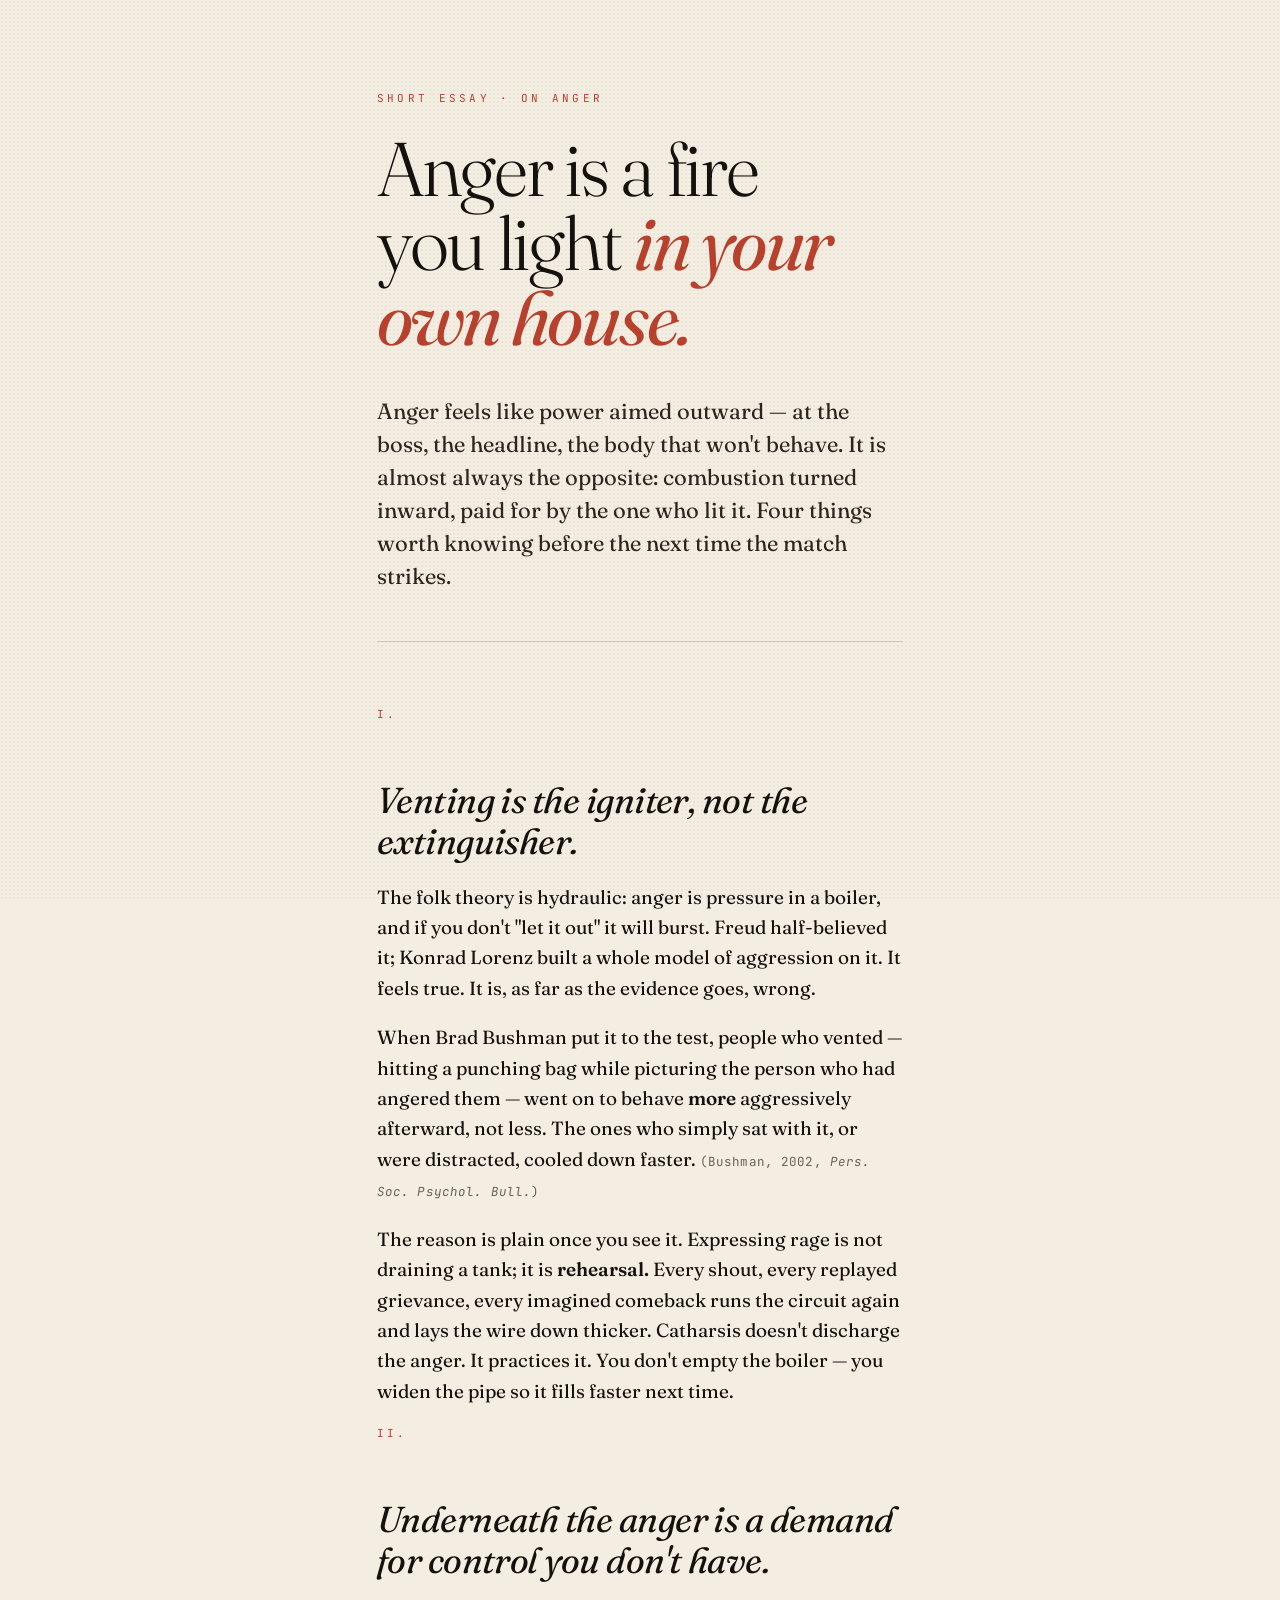
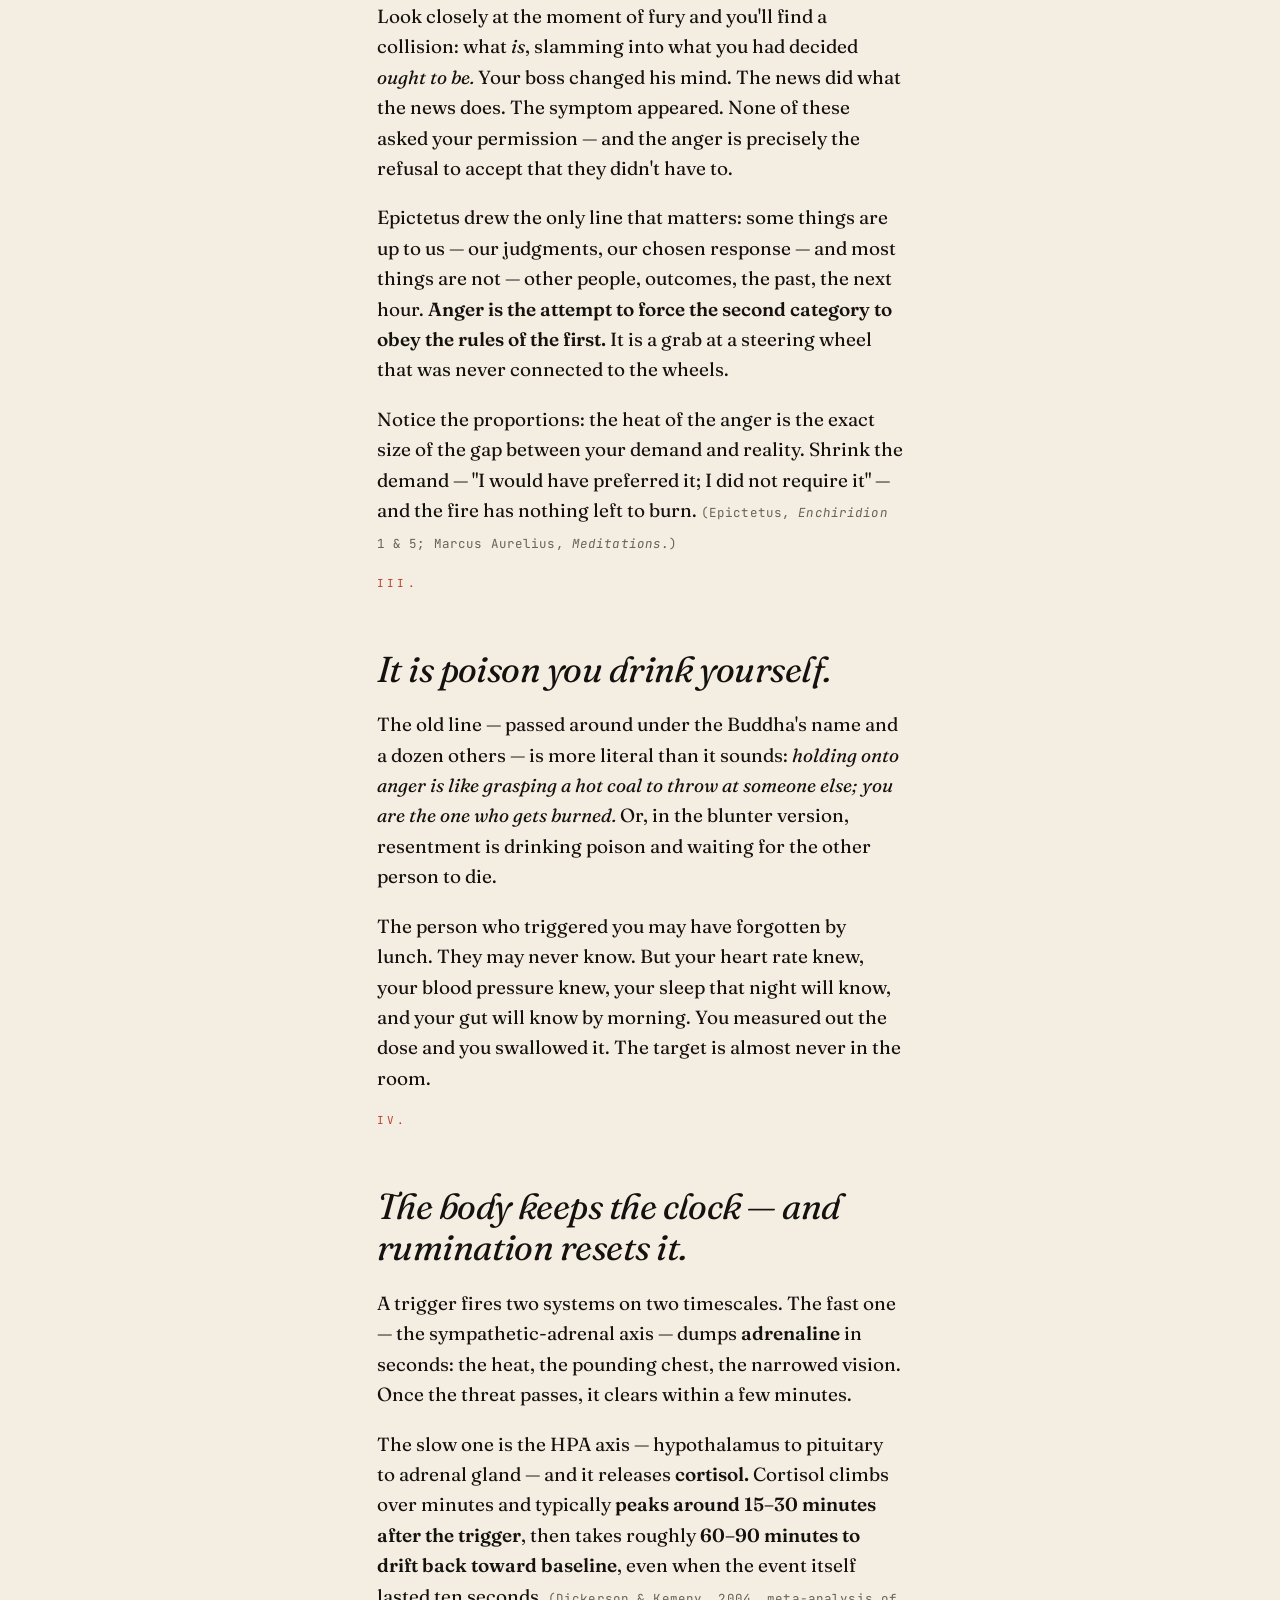
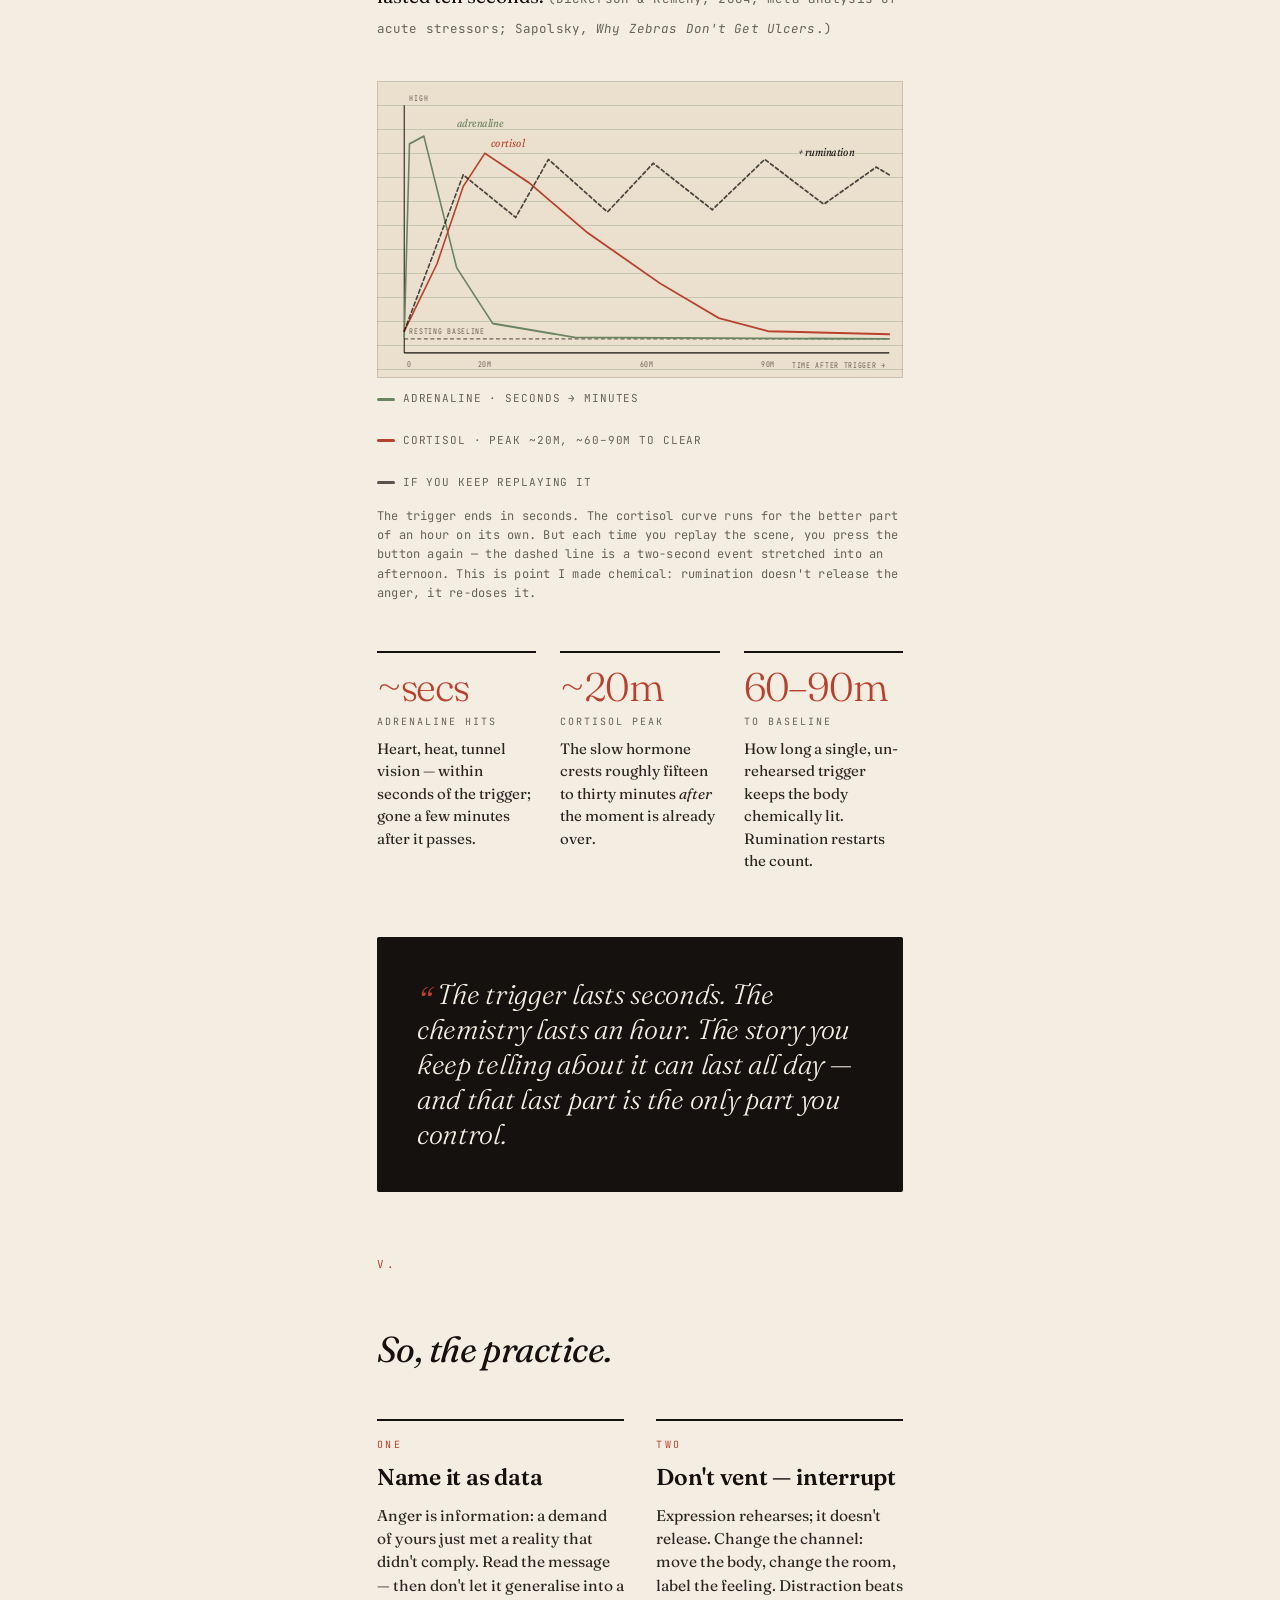
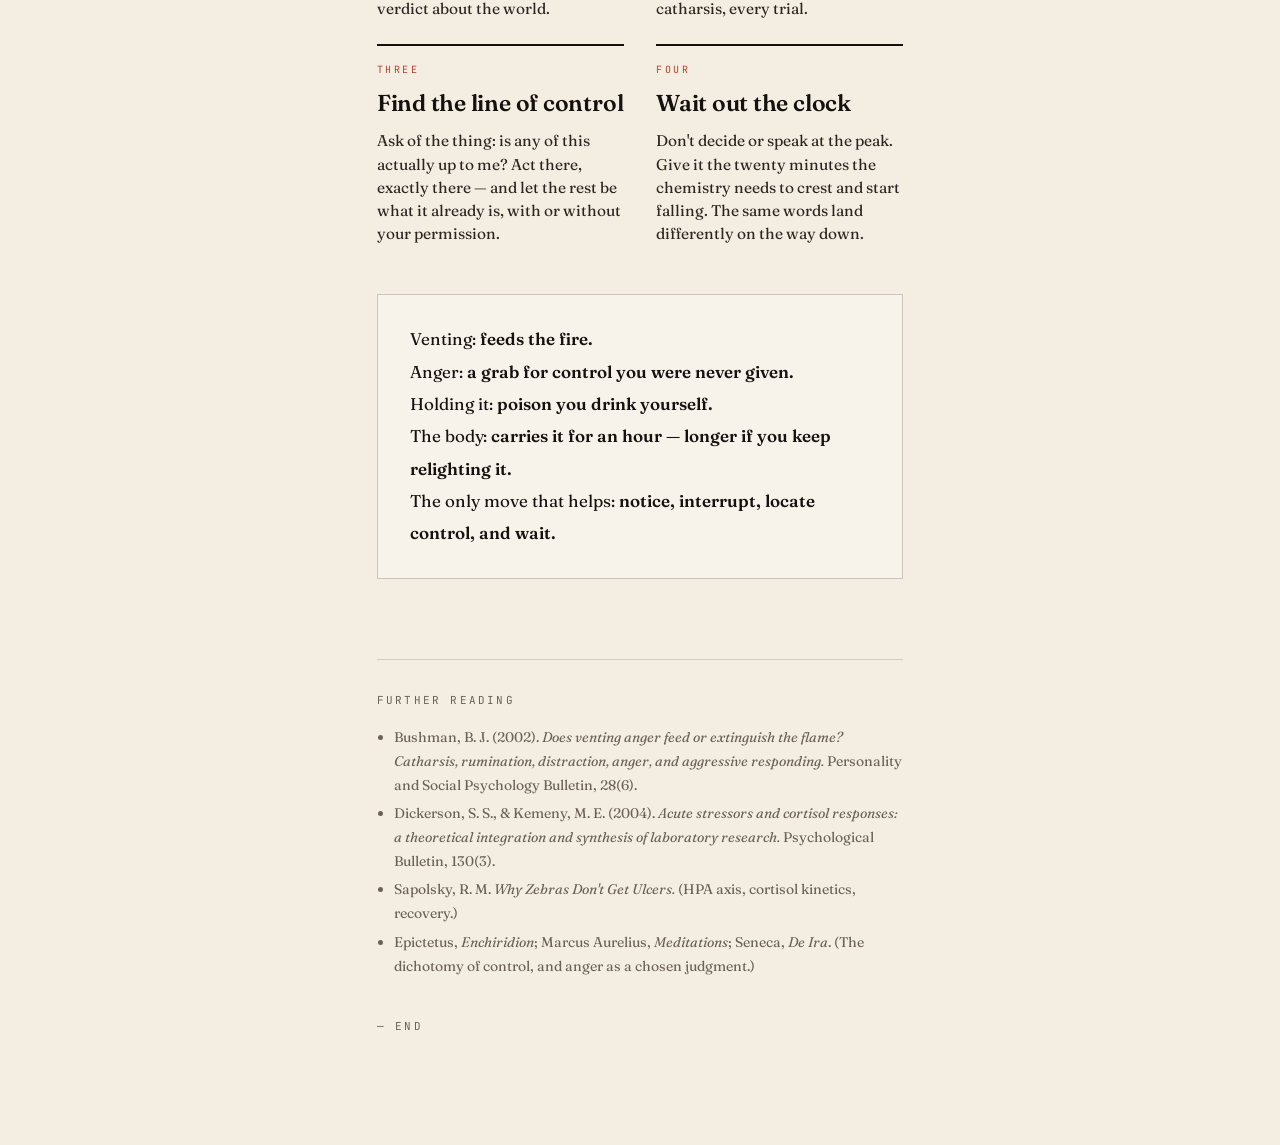
==== studies/anger/the-anatomy-of-anger.html @ 9560ec45 "feat: readings + link essays to triggers (life-lessons studies pattern) Add a Readings panel above t" ====
<!doctype html>
<html lang="en">
<head>
<meta charset="utf-8" />
<meta name="viewport" content="width=device-width,initial-scale=1" />
<title>The Anatomy of Anger</title>
<link rel="preconnect" href="https://fonts.googleapis.com">
<link rel="preconnect" href="https://fonts.gstatic.com" crossorigin>
<link href="https://fonts.googleapis.com/css2?family=Fraunces:ital,opsz,wght@0,9..144,300;0,9..144,400;0,9..144,600;1,9..144,400&family=JetBrains+Mono:wght@400;500&display=swap" rel="stylesheet">
<style>
  :root {
    --ink: #14110f;
    --paper: #f4ede1;
    --paper-2: #ebe0cd;
    --accent: #b8412e;     /* anger — terracotta */
    --accent-2: #6b8460;   /* control — sage */
    --muted: #6b6155;
  }
  * { box-sizing: border-box; }
  html, body { margin: 0; padding: 0; }
  body {
    background: var(--paper);
    color: var(--ink);
    font-family: "Fraunces", Georgia, serif;
    line-height: 1.6;
    font-size: 19px;
    -webkit-font-smoothing: antialiased;
  }
  body::before {
    content: "";
    position: fixed; inset: 0;
    pointer-events: none;
    background-image: radial-gradient(rgba(20,17,15,0.04) 1px, transparent 1px);
    background-size: 4px 4px;
    mix-blend-mode: multiply;
    z-index: 1;
  }
  .wrap { position: relative; z-index: 2; max-width: 680px; margin: 0 auto; padding: 10vh 6vw; }

  .kicker {
    font-family: "JetBrains Mono", monospace;
    font-size: 11px;
    letter-spacing: 0.3em;
    text-transform: uppercase;
    color: var(--accent);
    margin-bottom: 1.5rem;
  }
  h1 {
    font-family: "Fraunces", serif;
    font-weight: 300;
    font-size: clamp(40px, 7vw, 76px);
    line-height: 0.98;
    letter-spacing: -0.03em;
    margin: 0 0 2.5rem;
  }
  h1 em { font-style: italic; color: var(--accent); font-weight: 400; }

  .lede {
    font-size: 22px;
    line-height: 1.5;
    color: #2a2520;
    margin: 0 0 4rem;
    padding-bottom: 3rem;
    border-bottom: 1px solid rgba(20,17,15,0.15);
  }

  h2 {
    font-family: "Fraunces", serif;
    font-weight: 400;
    font-style: italic;
    font-size: clamp(26px, 3.5vw, 36px);
    line-height: 1.15;
    letter-spacing: -0.015em;
    margin: 3.5rem 0 1.2rem;
    max-width: 26ch;
  }
  .num {
    font-family: "JetBrains Mono", monospace;
    font-size: 11px;
    letter-spacing: 0.3em;
    color: var(--accent);
    display: block;
    margin-bottom: 0.6rem;
  }
  p { margin: 0 0 1.2rem; }
  p strong { font-weight: 600; }
  .src {
    font-family: "JetBrains Mono", monospace;
    font-size: 12.5px;
    color: var(--muted);
    letter-spacing: 0.01em;
  }

  /* Chart */
  .chart-wrap { margin: 2.5rem 0 3rem; }
  .chart {
    width: 100%;
    aspect-ratio: 16 / 9;
    background:
      repeating-linear-gradient(to bottom,
        transparent 0, transparent 23px,
        rgba(107, 132, 96, 0.28) 23px, rgba(107, 132, 96, 0.28) 24px),
      var(--paper-2);
    border: 1px solid rgba(20,17,15,0.15);
    position: relative;
    overflow: hidden;
  }
  .chart svg { width: 100%; height: 100%; display: block; }
  .chart .axis-line { stroke: var(--ink); stroke-width: 1.5; }
  .chart .threshold { stroke: var(--ink); stroke-width: 1.5; stroke-dasharray: 6 4; opacity: 0.6; }
  .chart .line { fill: none; stroke-width: 2.4; stroke-linejoin: round; stroke-linecap: round; }
  .line-adr { stroke: var(--accent-2); }
  .line-cort { stroke: var(--accent); }
  .line-rum { stroke: var(--ink); stroke-width: 2; stroke-dasharray: 5 4; opacity: 0.75; }
  .chart-label { font-family: "Fraunces", serif; font-style: italic; font-size: 15px; }
  .chart-mono {
    font-family: "JetBrains Mono", monospace;
    font-size: 10px;
    letter-spacing: 0.16em;
    text-transform: uppercase;
    fill: var(--muted);
  }
  .legend {
    display: flex;
    gap: 1.5rem;
    margin-top: 0.8rem;
    font-family: "JetBrains Mono", monospace;
    font-size: 11px;
    letter-spacing: 0.08em;
    text-transform: uppercase;
    color: var(--muted);
    flex-wrap: wrap;
  }
  .legend span { display: inline-flex; align-items: center; gap: 0.5rem; }
  .legend span::before { content: ""; width: 18px; height: 3px; border-radius: 2px; }
  .legend .l-adr::before { background: var(--accent-2); }
  .legend .l-cort::before { background: var(--accent); }
  .legend .l-rum::before { background: var(--ink); opacity: 0.7; }
  .chart-caption {
    margin-top: 1rem;
    font-family: "JetBrains Mono", monospace;
    font-size: 12px;
    letter-spacing: 0.02em;
    color: var(--muted);
    line-height: 1.6;
  }

  /* Stat row */
  .stats {
    display: grid;
    grid-template-columns: repeat(3, 1fr);
    gap: 1.5rem;
    margin: 2.5rem 0;
  }
  @media (max-width: 640px) { .stats { grid-template-columns: 1fr; } }
  .stat { border-top: 2px solid var(--ink); padding-top: 0.9rem; }
  .stat .n {
    font-family: "Fraunces", serif;
    font-weight: 300;
    font-size: 40px;
    line-height: 1;
    letter-spacing: -0.03em;
    color: var(--accent);
    margin-bottom: 0.4rem;
  }
  .stat .k {
    font-family: "JetBrains Mono", monospace;
    font-size: 10px;
    letter-spacing: 0.2em;
    text-transform: uppercase;
    color: var(--muted);
    margin-bottom: 0.5rem;
  }
  .stat p { font-size: 15px; line-height: 1.5; margin: 0; color: #2a2520; }

  .pull {
    margin: 4rem 0;
    padding: 2.5rem;
    background: var(--ink);
    color: var(--paper);
    border-radius: 2px;
  }
  .pull blockquote {
    margin: 0;
    font-family: "Fraunces", serif;
    font-style: italic;
    font-weight: 300;
    font-size: clamp(22px, 3vw, 28px);
    line-height: 1.25;
    letter-spacing: -0.01em;
  }
  .pull blockquote::before {
    content: "“";
    color: var(--accent);
    font-size: 1.4em;
    line-height: 0;
    vertical-align: -0.3em;
    margin-right: 0.05em;
  }

  .three {
    display: grid;
    grid-template-columns: repeat(2, 1fr);
    gap: 1.5rem 2rem;
    margin: 3rem 0;
  }
  @media (max-width: 640px) { .three { grid-template-columns: 1fr; } }
  .word { border-top: 2px solid var(--ink); padding-top: 1rem; }
  .word .label {
    font-family: "JetBrains Mono", monospace;
    font-size: 10px;
    letter-spacing: 0.25em;
    text-transform: uppercase;
    color: var(--accent);
    margin-bottom: 0.4rem;
  }
  .word h3 {
    font-family: "Fraunces", serif;
    font-weight: 600;
    font-size: 23px;
    margin: 0 0 0.5rem;
    letter-spacing: -0.01em;
  }
  .word p { font-size: 15.5px; line-height: 1.5; margin: 0; color: #2a2520; }

  .summary {
    margin: 3rem 0 1rem;
    padding: 1.8rem 2rem;
    border: 1px solid rgba(20,17,15,0.2);
    background: rgba(255,255,255,0.3);
  }
  .summary p { margin: 0; font-size: 17px; line-height: 1.9; }

  .end {
    margin-top: 5rem;
    padding-top: 2rem;
    border-top: 1px solid rgba(20,17,15,0.15);
  }
  .end .label {
    font-family: "JetBrains Mono", monospace;
    font-size: 11px;
    letter-spacing: 0.2em;
    text-transform: uppercase;
    color: var(--muted);
    margin-bottom: 1rem;
  }
  .end ul { margin: 0; padding-left: 1.1rem; }
  .end li { font-size: 14px; line-height: 1.7; color: var(--muted); margin-bottom: 0.3rem; }
  .fin {
    margin-top: 2.5rem;
    font-family: "JetBrains Mono", monospace;
    font-size: 11px;
    letter-spacing: 0.2em;
    text-transform: uppercase;
    color: var(--muted);
  }
</style>
</head>
<body>
<div class="wrap">

  <div class="kicker">Short essay · on anger</div>
  <h1>Anger is a fire<br>you light <em>in your own house.</em></h1>

  <p class="lede">
    Anger feels like power aimed outward — at the boss, the headline, the body that won't behave. It is almost always the opposite: combustion turned inward, paid for by the one who lit it. Four things worth knowing before the next time the match strikes.
  </p>

  <span class="num">I.</span>
  <h2>Venting is the igniter, not the extinguisher.</h2>
  <p>
    The folk theory is hydraulic: anger is pressure in a boiler, and if you don't "let it out" it will burst. Freud half-believed it; Konrad Lorenz built a whole model of aggression on it. It feels true. It is, as far as the evidence goes, wrong.
  </p>
  <p>
    When Brad Bushman put it to the test, people who vented — hitting a punching bag while picturing the person who had angered them — went on to behave <strong>more</strong> aggressively afterward, not less. The ones who simply sat with it, or were distracted, cooled down faster. <span class="src">(Bushman, 2002, <em>Pers. Soc. Psychol. Bull.</em>)</span>
  </p>
  <p>
    The reason is plain once you see it. Expressing rage is not draining a tank; it is <strong>rehearsal.</strong> Every shout, every replayed grievance, every imagined comeback runs the circuit again and lays the wire down thicker. Catharsis doesn't discharge the anger. It practices it. You don't empty the boiler — you widen the pipe so it fills faster next time.
  </p>

  <span class="num">II.</span>
  <h2>Underneath the anger is a demand for control you don't have.</h2>
  <p>
    Look closely at the moment of fury and you'll find a collision: what <em>is</em>, slamming into what you had decided <em>ought to be.</em> Your boss changed his mind. The news did what the news does. The symptom appeared. None of these asked your permission — and the anger is precisely the refusal to accept that they didn't have to.
  </p>
  <p>
    Epictetus drew the only line that matters: some things are up to us — our judgments, our chosen response — and most things are not — other people, outcomes, the past, the next hour. <strong>Anger is the attempt to force the second category to obey the rules of the first.</strong> It is a grab at a steering wheel that was never connected to the wheels.
  </p>
  <p>
    Notice the proportions: the heat of the anger is the exact size of the gap between your demand and reality. Shrink the demand — "I would have preferred it; I did not require it" — and the fire has nothing left to burn. <span class="src">(Epictetus, <em>Enchiridion</em> 1 &amp; 5; Marcus Aurelius, <em>Meditations</em>.)</span>
  </p>

  <span class="num">III.</span>
  <h2>It is poison you drink yourself.</h2>
  <p>
    The old line — passed around under the Buddha's name and a dozen others — is more literal than it sounds: <em>holding onto anger is like grasping a hot coal to throw at someone else; you are the one who gets burned.</em> Or, in the blunter version, resentment is drinking poison and waiting for the other person to die.
  </p>
  <p>
    The person who triggered you may have forgotten by lunch. They may never know. But your heart rate knew, your blood pressure knew, your sleep that night will know, and your gut will know by morning. You measured out the dose and you swallowed it. The target is almost never in the room.
  </p>

  <span class="num">IV.</span>
  <h2>The body keeps the clock — and rumination resets it.</h2>
  <p>
    A trigger fires two systems on two timescales. The fast one — the sympathetic-adrenal axis — dumps <strong>adrenaline</strong> in seconds: the heat, the pounding chest, the narrowed vision. Once the threat passes, it clears within a few minutes.
  </p>
  <p>
    The slow one is the HPA axis — hypothalamus to pituitary to adrenal gland — and it releases <strong>cortisol.</strong> Cortisol climbs over minutes and typically <strong>peaks around 15–30 minutes after the trigger</strong>, then takes roughly <strong>60–90 minutes to drift back toward baseline</strong>, even when the event itself lasted ten seconds. <span class="src">(Dickerson &amp; Kemeny, 2004, meta-analysis of acute stressors; Sapolsky, <em>Why Zebras Don't Get Ulcers</em>.)</span>
  </p>

  <div class="chart-wrap">
    <div class="chart">
      <svg viewBox="0 0 800 380" preserveAspectRatio="none" aria-label="Stress hormones over time after a single trigger">
        <line class="axis-line" x1="40" y1="30" x2="40" y2="350" />
        <line class="axis-line" x1="40" y1="350" x2="780" y2="350" />
        <line class="threshold" x1="40" y1="332" x2="780" y2="332" />
        <text class="chart-mono" x="48" y="326">resting baseline</text>
        <text class="chart-mono" x="48" y="24">high</text>
        <text class="chart-mono" x="775" y="370" text-anchor="end">time after trigger →</text>
        <text class="chart-mono" x="44" y="368">0</text>
        <text class="chart-mono" x="163" y="368" text-anchor="middle">20m</text>
        <text class="chart-mono" x="410" y="368" text-anchor="middle">60m</text>
        <text class="chart-mono" x="595" y="368" text-anchor="middle">90m</text>
        <!-- adrenaline: instant spike, fast clear -->
        <path class="line line-adr" d="M 40 330 L 48 80 L 70 70 L 120 240 L 175 312 L 300 330 L 780 332" />
        <!-- cortisol: slow rise, peak ~20m, slow decay ~90m -->
        <path class="line line-cort" d="M 40 322 L 90 235 L 130 135 L 163 92 L 230 130 L 320 195 L 430 260 L 520 305 L 595 322 L 780 326" />
        <!-- rumination: cortisol re-spiked, never comes down -->
        <path class="line line-rum" d="M 40 322 L 130 120 L 210 175 L 260 100 L 350 168 L 420 105 L 510 165 L 590 100 L 680 158 L 760 110 L 780 120" />
        <text class="chart-label" x="120" y="58" fill="#6b8460">adrenaline</text>
        <text class="chart-label" x="172" y="84" fill="#b8412e">cortisol</text>
        <text class="chart-label" x="640" y="96" fill="#14110f">+ rumination</text>
      </svg>
    </div>
    <div class="legend">
      <span class="l-adr">adrenaline · seconds → minutes</span>
      <span class="l-cort">cortisol · peak ~20m, ~60–90m to clear</span>
      <span class="l-rum">if you keep replaying it</span>
    </div>
    <p class="chart-caption">
      The trigger ends in seconds. The cortisol curve runs for the better part of an hour on its own. But each time you replay the scene, you press the button again — the dashed line is a two-second event stretched into an afternoon. This is point I made chemical: rumination doesn't release the anger, it re-doses it.
    </p>
  </div>

  <div class="stats">
    <div class="stat"><div class="n">~secs</div><div class="k">adrenaline hits</div><p>Heart, heat, tunnel vision — within seconds of the trigger; gone a few minutes after it passes.</p></div>
    <div class="stat"><div class="n">~20m</div><div class="k">cortisol peak</div><p>The slow hormone crests roughly fifteen to thirty minutes <em>after</em> the moment is already over.</p></div>
    <div class="stat"><div class="n">60–90m</div><div class="k">to baseline</div><p>How long a single, un-rehearsed trigger keeps the body chemically lit. Rumination restarts the count.</p></div>
  </div>

  <div class="pull">
    <blockquote>
      The trigger lasts seconds. The chemistry lasts an hour. The story you keep telling about it can last all day — and that last part is the only part you control.
    </blockquote>
  </div>

  <span class="num">V.</span>
  <h2>So, the practice.</h2>

  <div class="three">
    <div class="word">
      <div class="label">One</div>
      <h3>Name it as data</h3>
      <p>Anger is information: a demand of yours just met a reality that didn't comply. Read the message — then don't let it generalise into a verdict about the world.</p>
    </div>
    <div class="word">
      <div class="label">Two</div>
      <h3>Don't vent — interrupt</h3>
      <p>Expression rehearses; it doesn't release. Change the channel: move the body, change the room, label the feeling. Distraction beats catharsis, every trial.</p>
    </div>
    <div class="word">
      <div class="label">Three</div>
      <h3>Find the line of control</h3>
      <p>Ask of the thing: is any of this actually up to me? Act there, exactly there — and let the rest be what it already is, with or without your permission.</p>
    </div>
    <div class="word">
      <div class="label">Four</div>
      <h3>Wait out the clock</h3>
      <p>Don't decide or speak at the peak. Give it the twenty minutes the chemistry needs to crest and start falling. The same words land differently on the way down.</p>
    </div>
  </div>

  <div class="summary">
    <p>
      Venting: <strong>feeds the fire.</strong><br>
      Anger: <strong>a grab for control you were never given.</strong><br>
      Holding it: <strong>poison you drink yourself.</strong><br>
      The body: <strong>carries it for an hour — longer if you keep relighting it.</strong><br>
      The only move that helps: <strong>notice, interrupt, locate control, and wait.</strong>
    </p>
  </div>

  <div class="end">
    <div class="label">Further reading</div>
    <ul>
      <li>Bushman, B. J. (2002). <em>Does venting anger feed or extinguish the flame? Catharsis, rumination, distraction, anger, and aggressive responding.</em> Personality and Social Psychology Bulletin, 28(6).</li>
      <li>Dickerson, S. S., &amp; Kemeny, M. E. (2004). <em>Acute stressors and cortisol responses: a theoretical integration and synthesis of laboratory research.</em> Psychological Bulletin, 130(3).</li>
      <li>Sapolsky, R. M. <em>Why Zebras Don't Get Ulcers.</em> (HPA axis, cortisol kinetics, recovery.)</li>
      <li>Epictetus, <em>Enchiridion</em>; Marcus Aurelius, <em>Meditations</em>; Seneca, <em>De Ira</em>. (The dichotomy of control, and anger as a chosen judgment.)</li>
    </ul>
    <p class="fin">— end</p>
  </div>

</div>
</body>
</html>
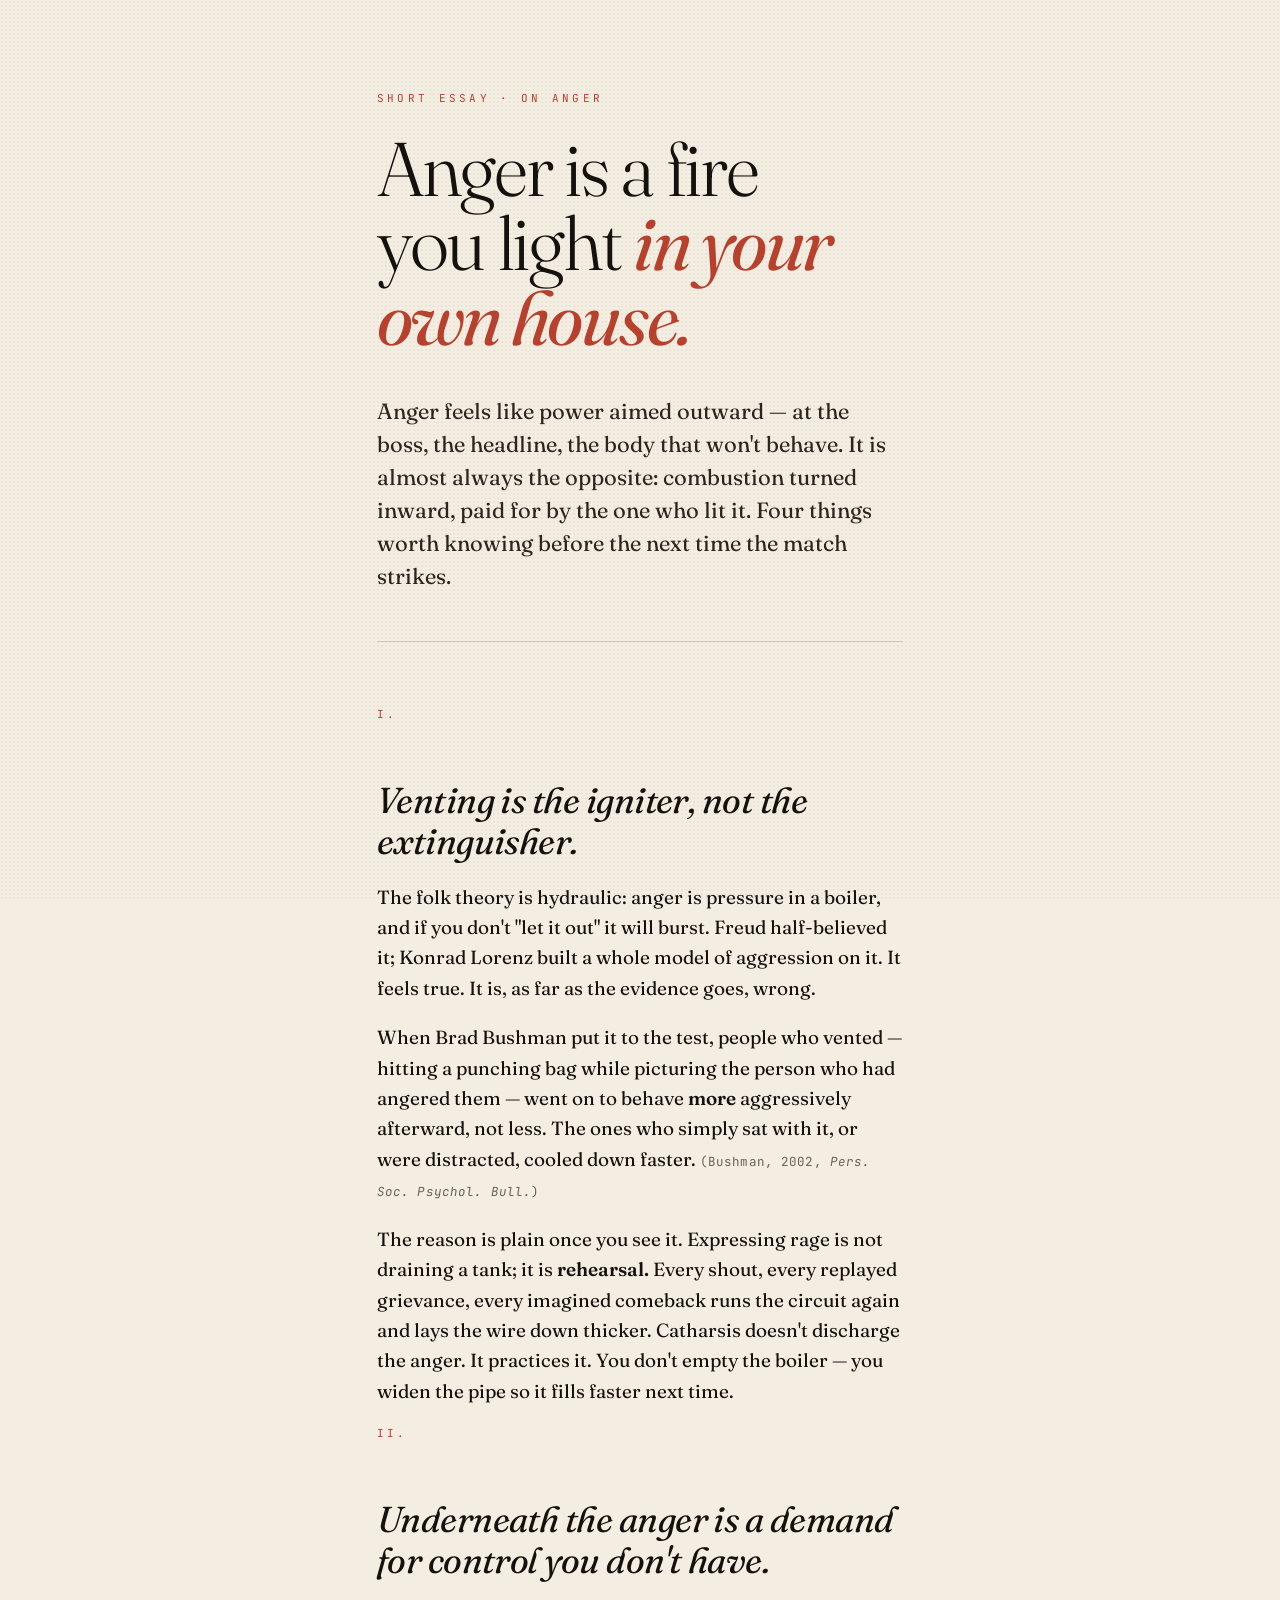
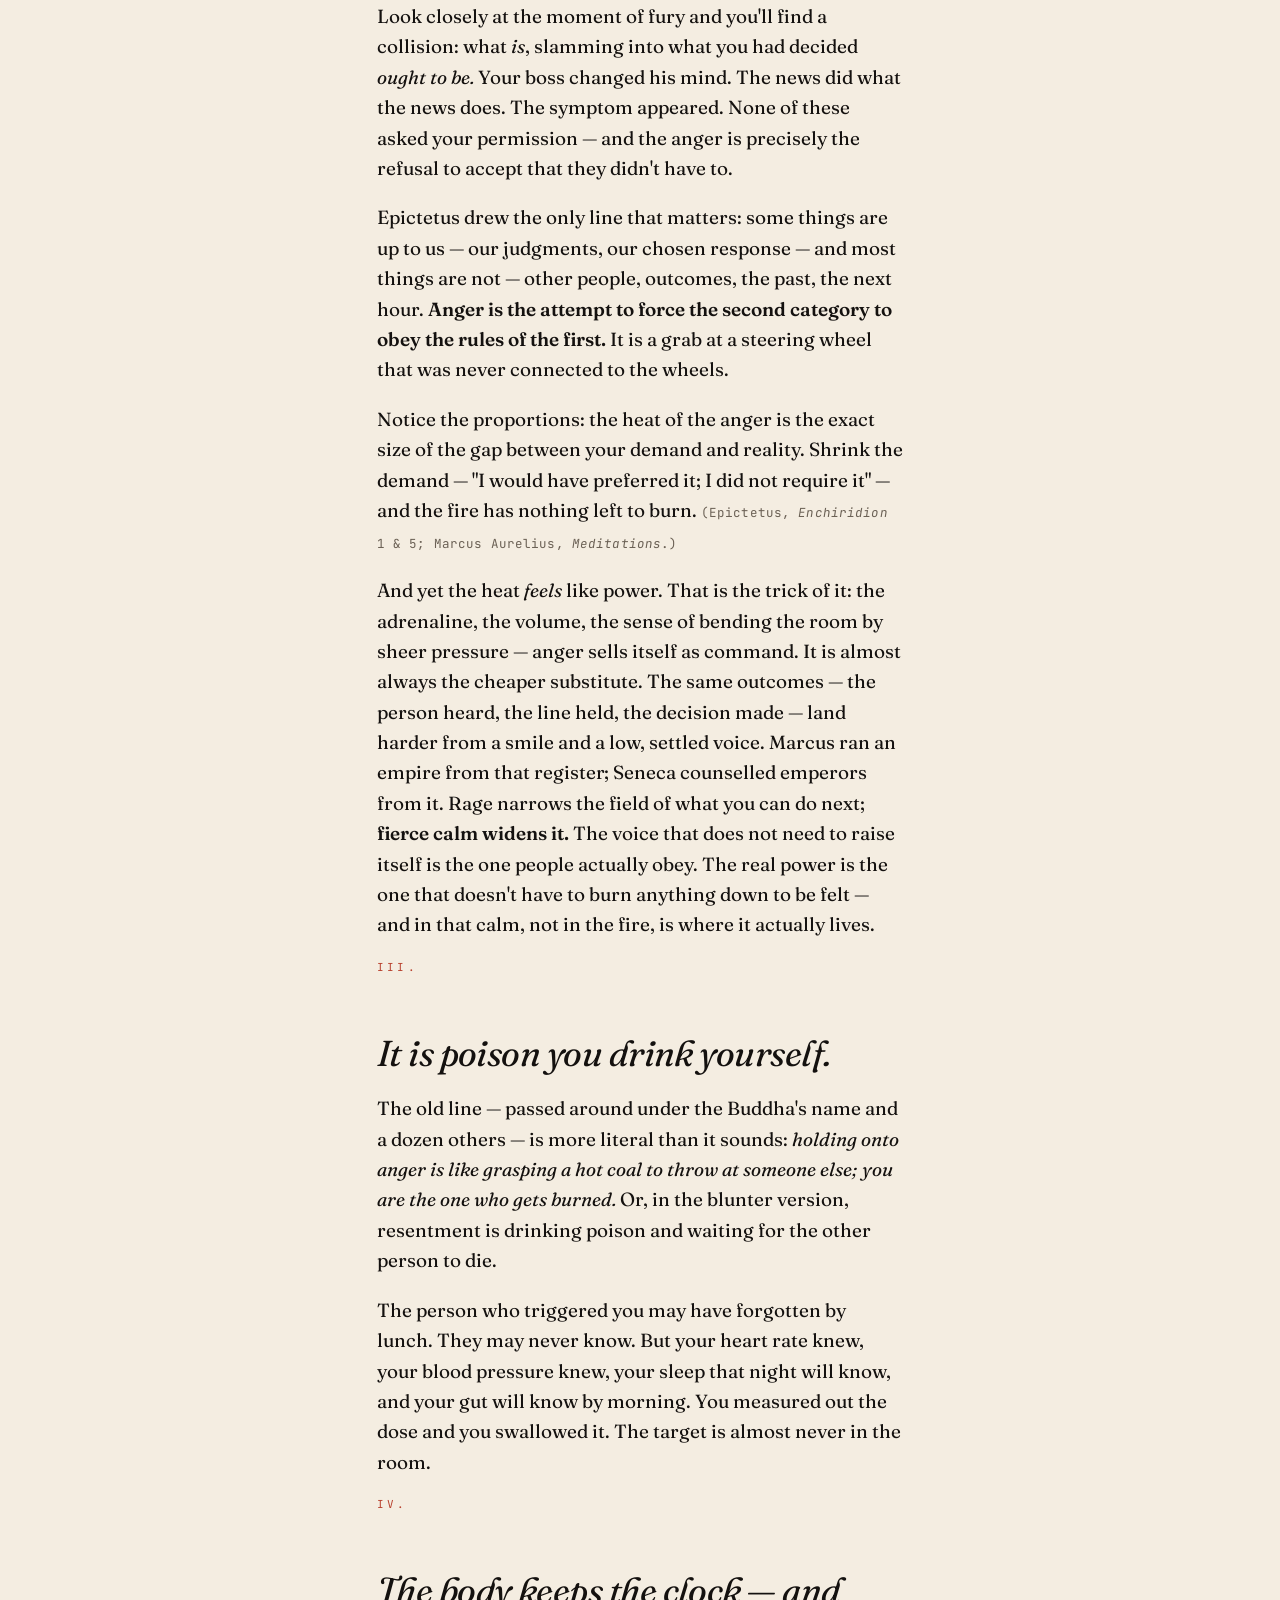
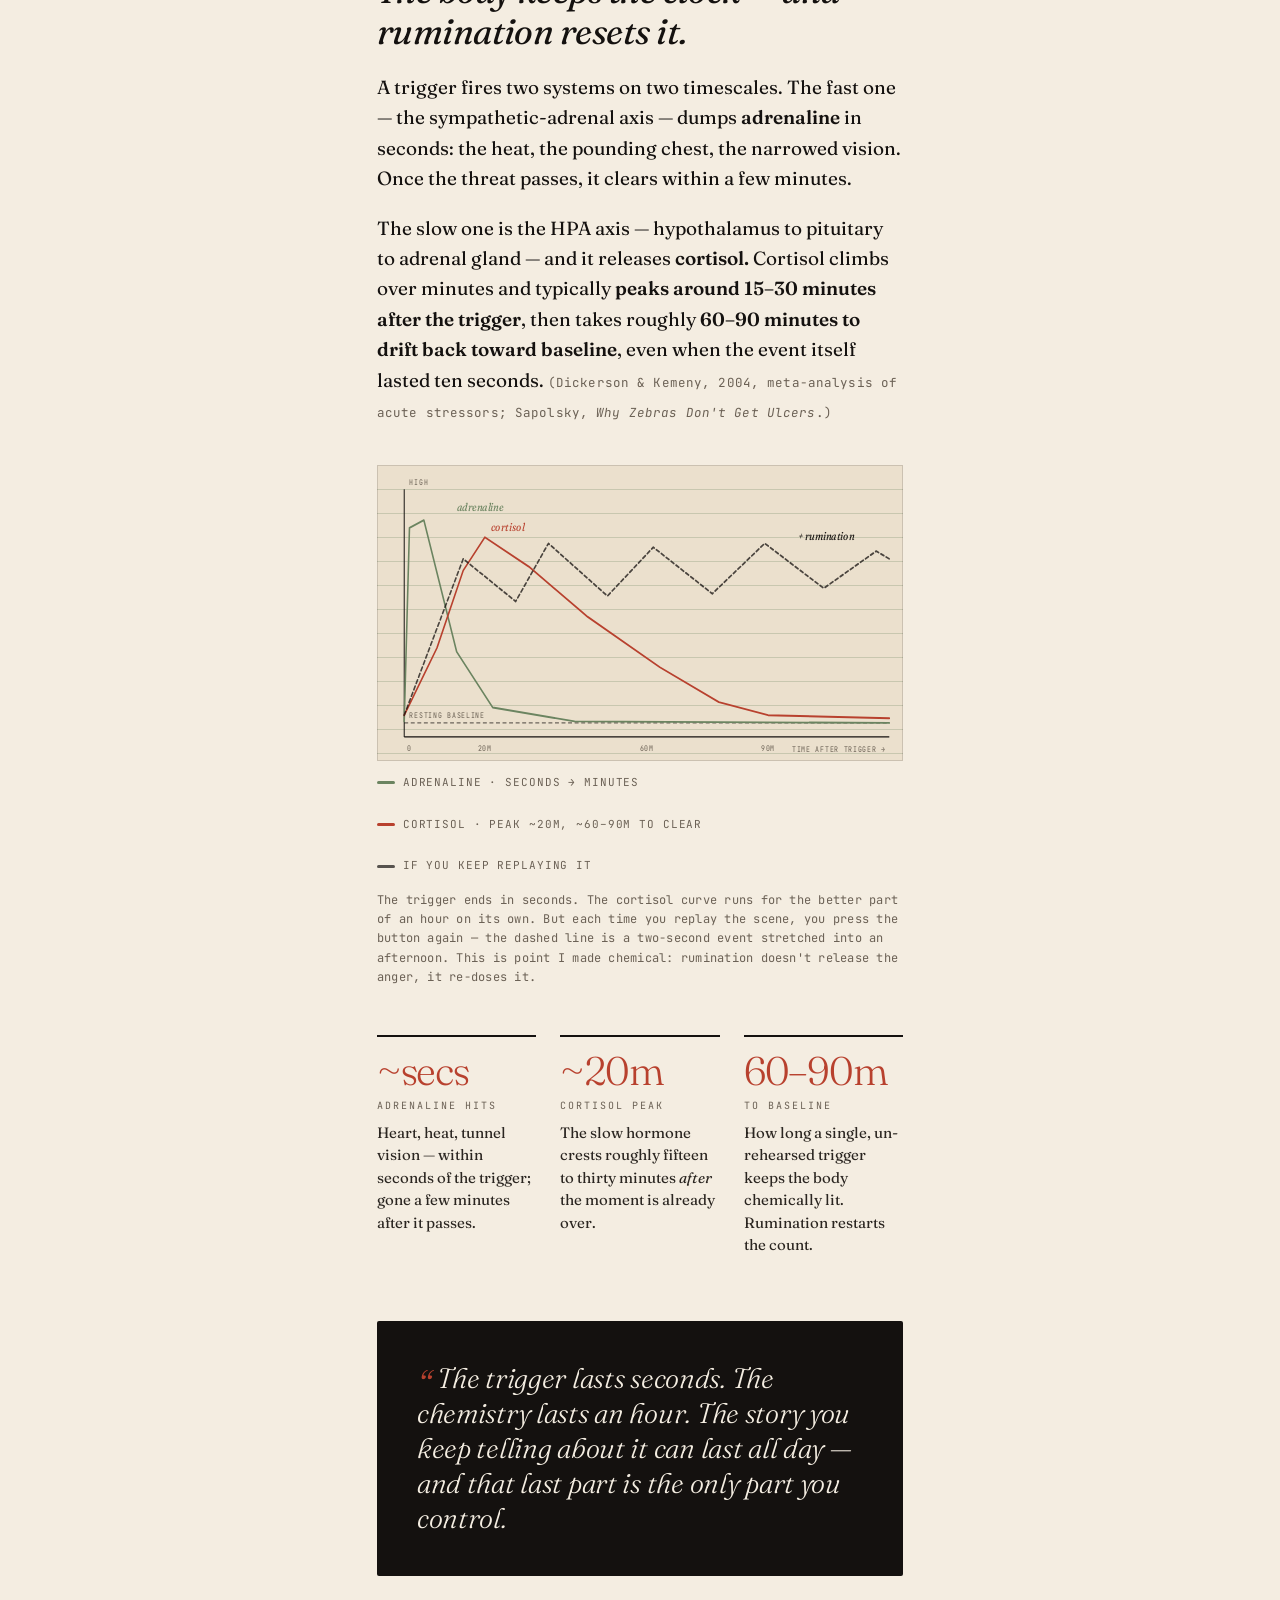
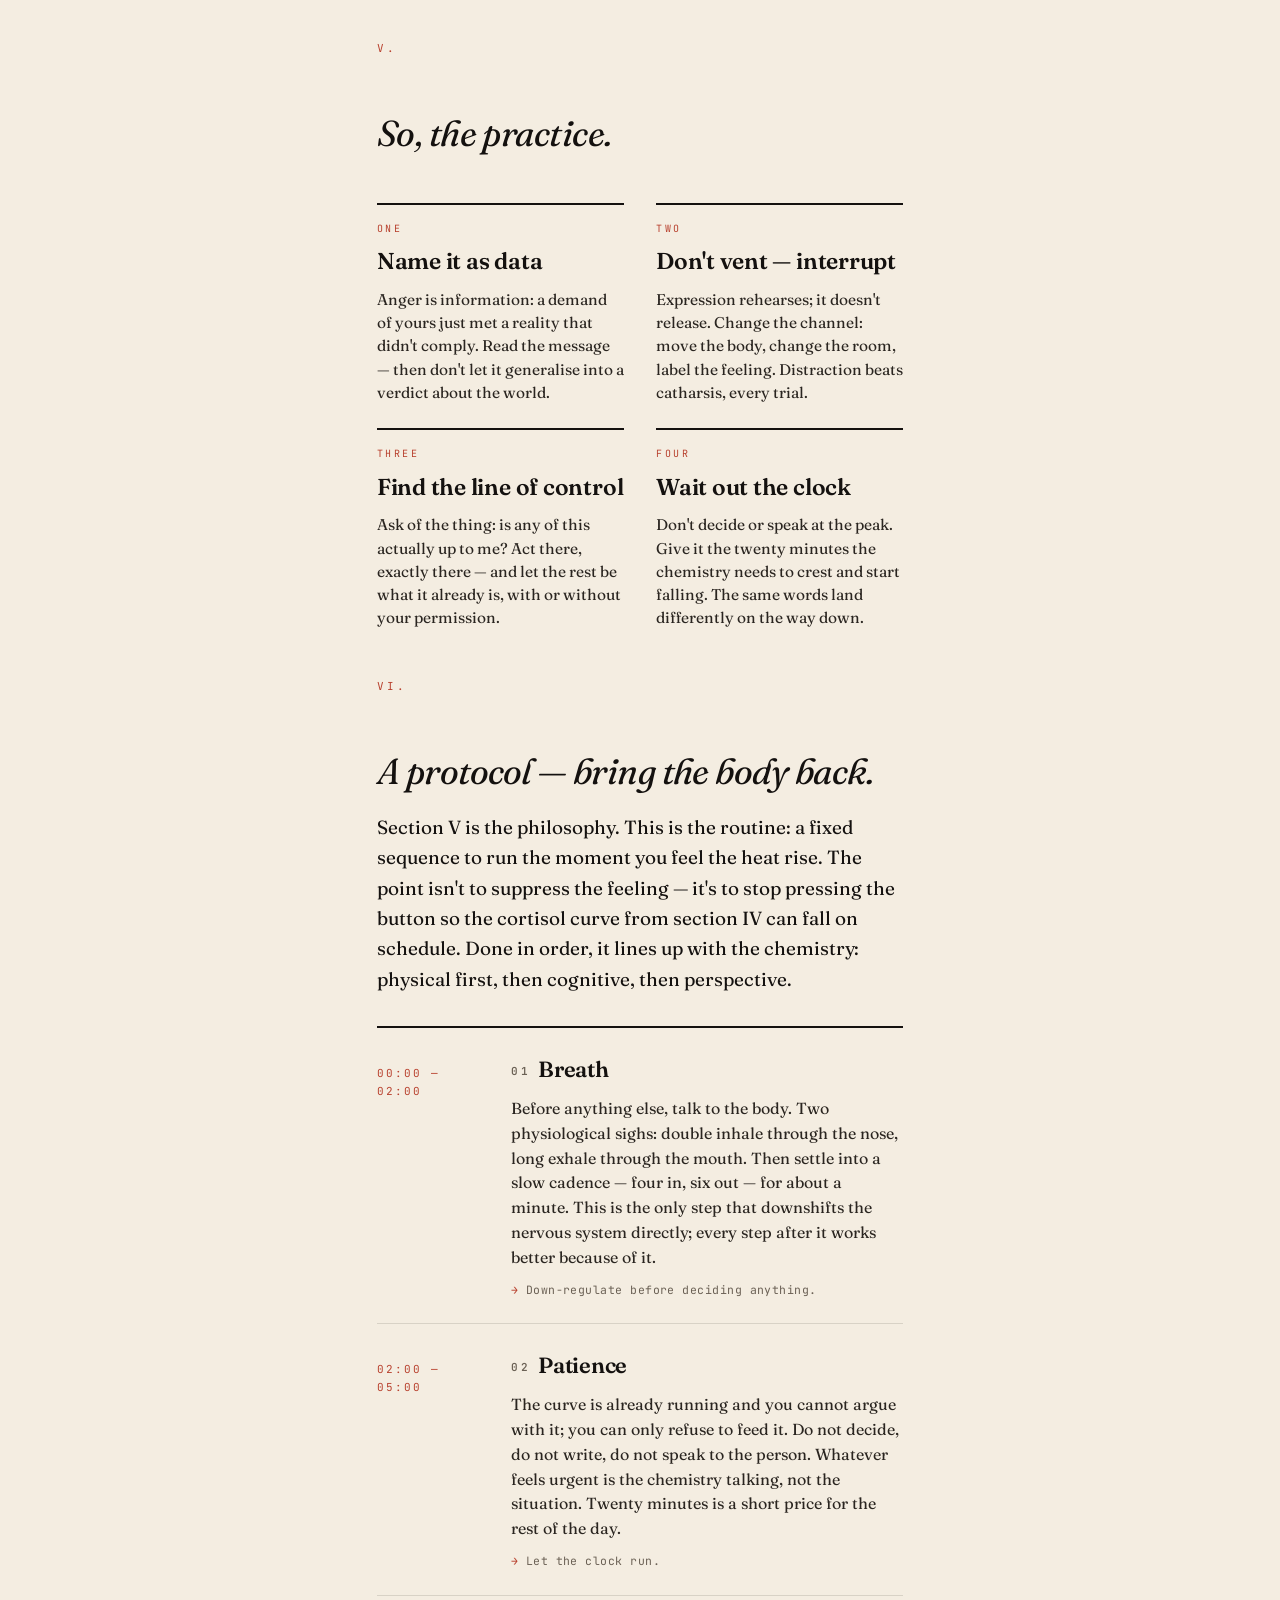
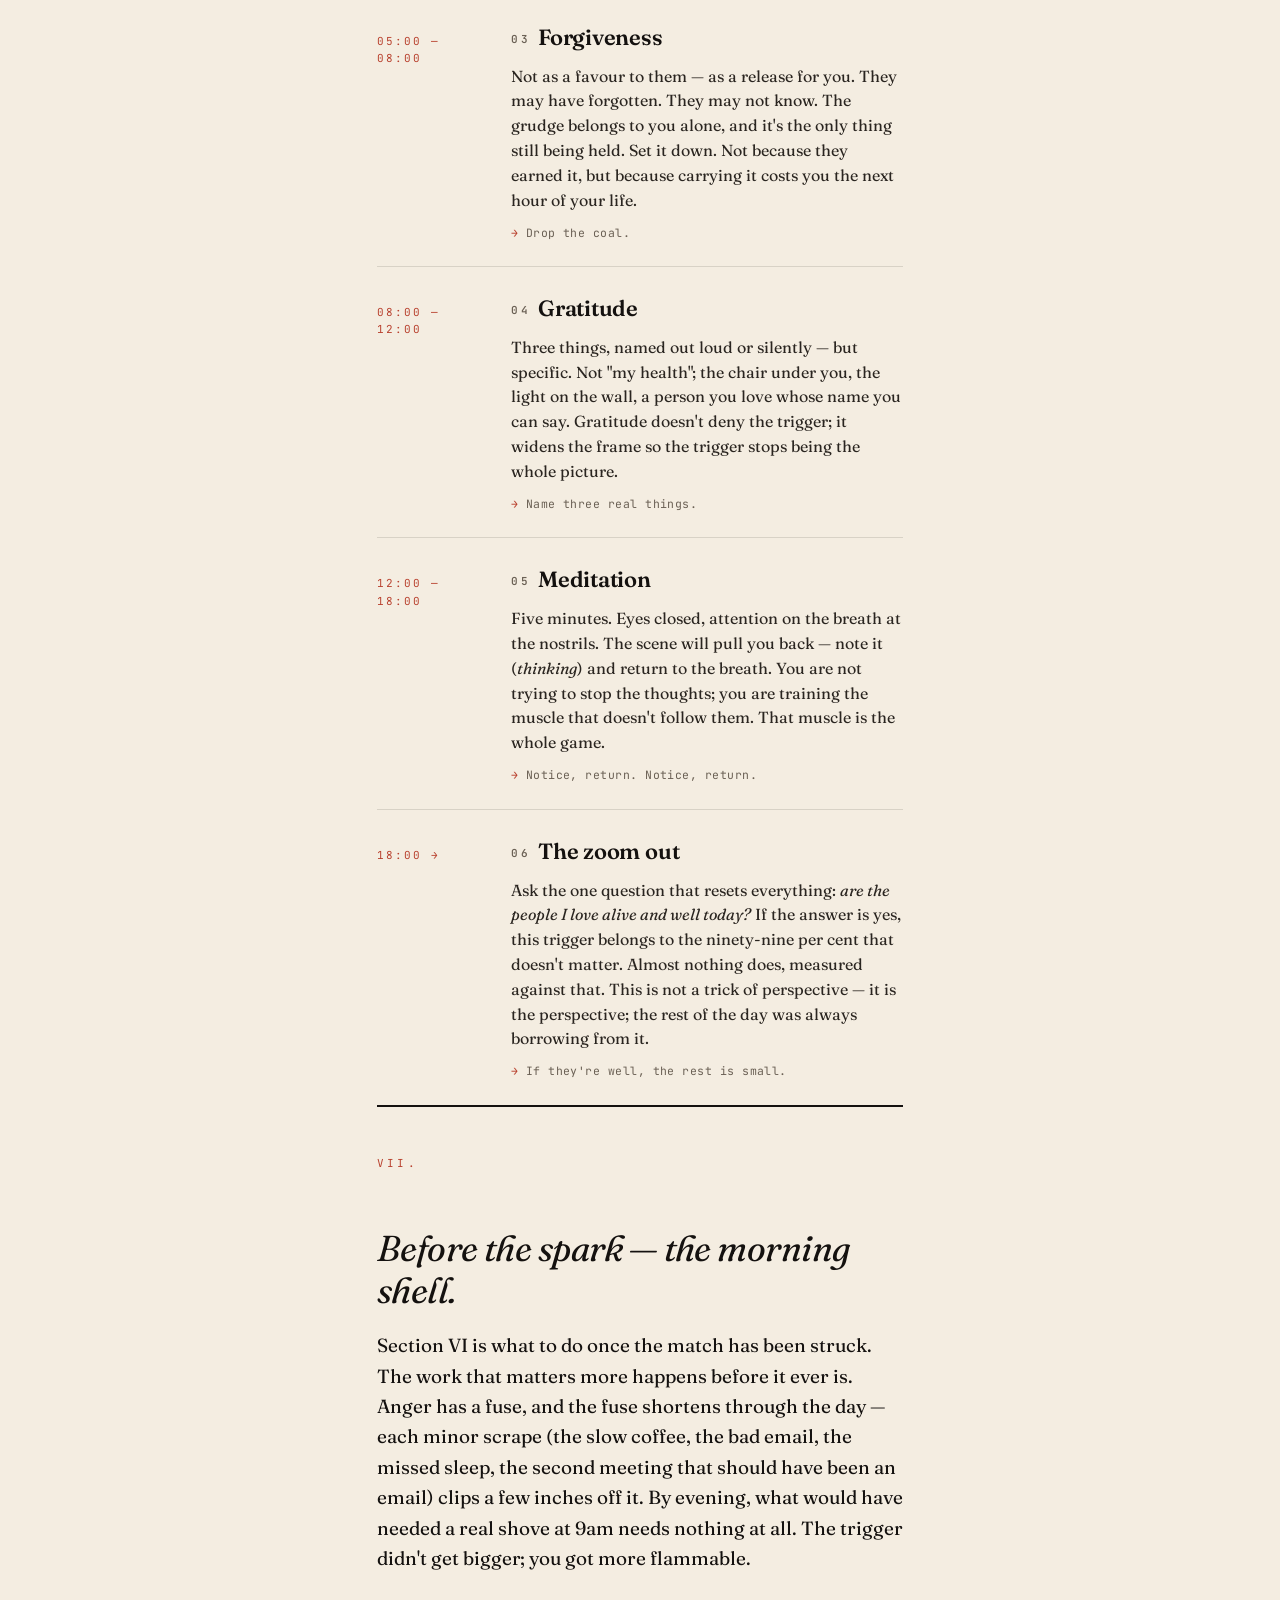
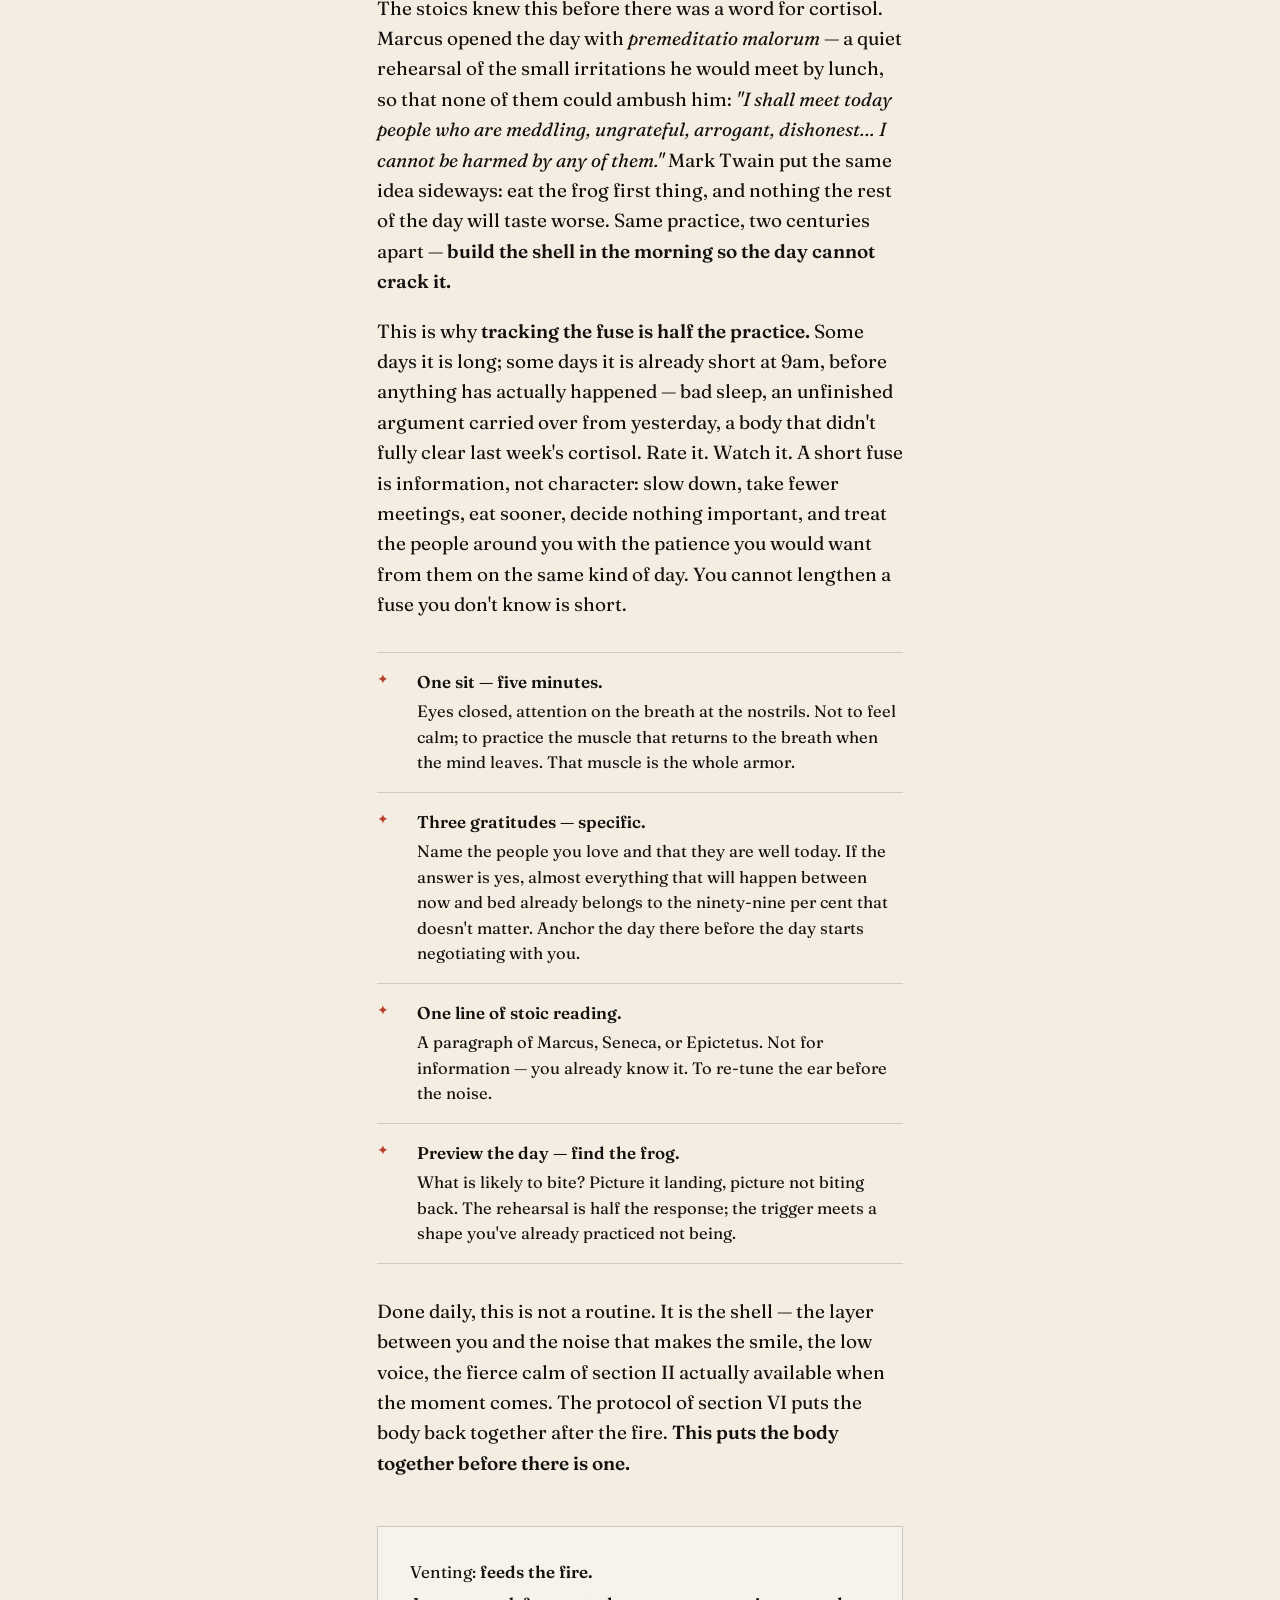
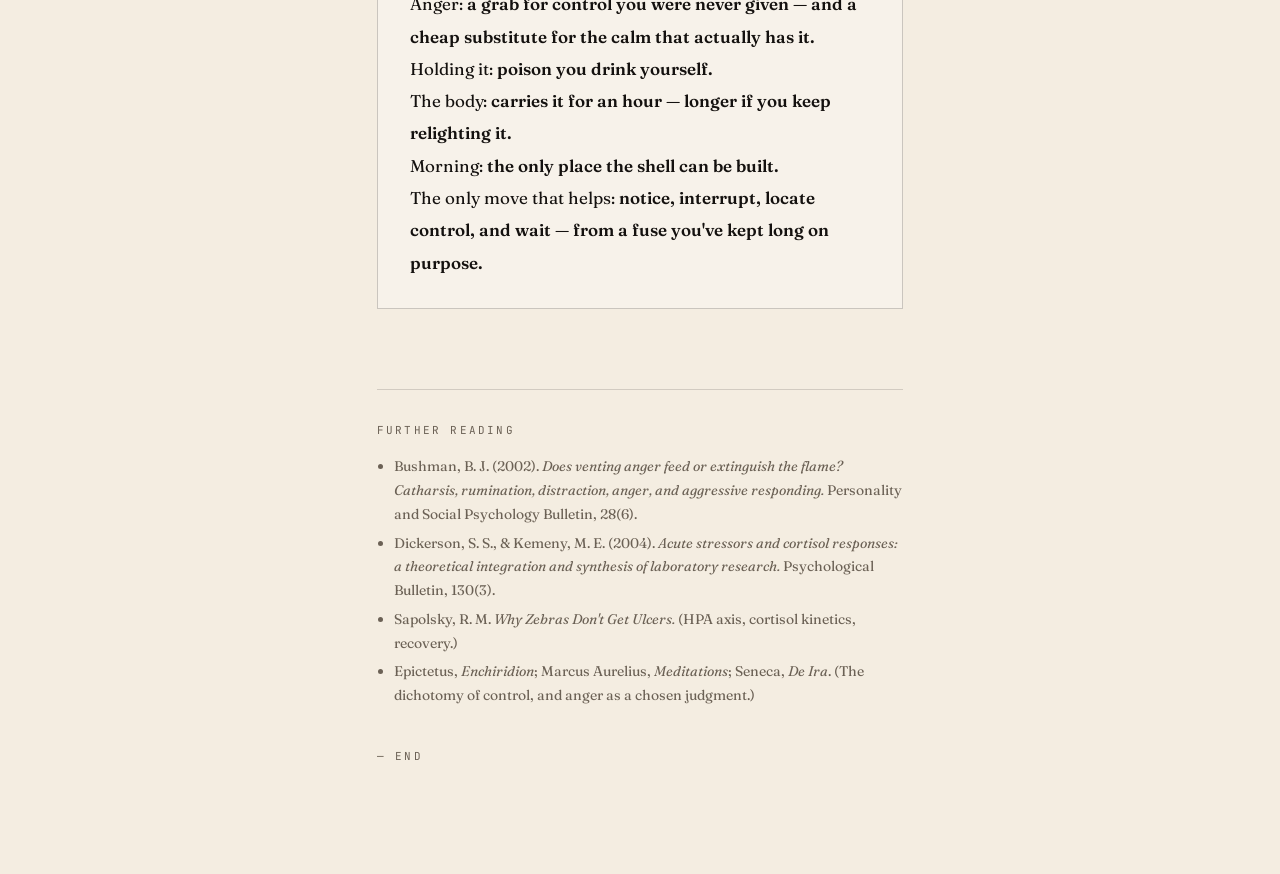
==== commit d6d755c1: "feat: anger-fuse check-in scale + morning-shell & fierce-calm sections in essay Track daily anger pr" ====
--- a/studies/anger/the-anatomy-of-anger.html
+++ b/studies/anger/the-anatomy-of-anger.html
@@ -231,6 +231,89 @@
   }
   .summary p { margin: 0; font-size: 17px; line-height: 1.9; }
 
+  /* Protocol */
+  .protocol {
+    margin: 2rem 0 3rem;
+    border-top: 2px solid var(--ink);
+    border-bottom: 2px solid var(--ink);
+  }
+  .step {
+    display: grid;
+    grid-template-columns: 110px 1fr;
+    gap: 1.5rem;
+    padding: 1.5rem 0;
+    border-top: 1px solid rgba(20,17,15,0.12);
+    align-items: baseline;
+  }
+  .step:first-child { border-top: none; }
+  .step .time {
+    font-family: "JetBrains Mono", monospace;
+    font-size: 11px;
+    letter-spacing: 0.18em;
+    color: var(--accent);
+    text-transform: uppercase;
+    padding-top: 0.35rem;
+  }
+  .step h3 {
+    font-family: "Fraunces", serif;
+    font-weight: 600;
+    font-size: 22px;
+    margin: 0 0 0.55rem;
+    letter-spacing: -0.01em;
+  }
+  .step h3 .order {
+    font-family: "JetBrains Mono", monospace;
+    font-size: 11px;
+    letter-spacing: 0.25em;
+    color: var(--muted);
+    margin-right: 0.7em;
+    vertical-align: 0.18em;
+  }
+  .step p { font-size: 16px; line-height: 1.55; margin: 0; color: #2a2520; }
+  .step .cue {
+    display: block;
+    margin-top: 0.7rem;
+    font-family: "JetBrains Mono", monospace;
+    font-size: 11.5px;
+    letter-spacing: 0.04em;
+    color: var(--muted);
+  }
+  .step .cue::before { content: "→ "; color: var(--accent); }
+  @media (max-width: 640px) {
+    .step { grid-template-columns: 1fr; gap: 0.4rem; padding: 1.3rem 0; }
+    .step .time { padding-top: 0; }
+  }
+
+  /* Morning armor list */
+  .armor {
+    margin: 2rem 0;
+    list-style: none;
+    padding: 0;
+  }
+  .armor li {
+    border-top: 1px solid rgba(20,17,15,0.15);
+    padding: 1rem 0 1rem 2.5rem;
+    position: relative;
+    font-size: 16.5px;
+    line-height: 1.55;
+  }
+  .armor li:last-child { border-bottom: 1px solid rgba(20,17,15,0.15); }
+  .armor li::before {
+    content: "✦";
+    position: absolute;
+    left: 0;
+    top: 1rem;
+    color: var(--accent);
+    font-size: 14px;
+  }
+  .armor li strong {
+    display: block;
+    font-family: "Fraunces", serif;
+    font-weight: 600;
+    font-size: 17px;
+    margin-bottom: 0.25rem;
+  }
+
   .end {
     margin-top: 5rem;
     padding-top: 2rem;
@@ -288,6 +371,9 @@
   </p>
   <p>
     Notice the proportions: the heat of the anger is the exact size of the gap between your demand and reality. Shrink the demand — "I would have preferred it; I did not require it" — and the fire has nothing left to burn. <span class="src">(Epictetus, <em>Enchiridion</em> 1 &amp; 5; Marcus Aurelius, <em>Meditations</em>.)</span>
+  </p>
+  <p>
+    And yet the heat <em>feels</em> like power. That is the trick of it: the adrenaline, the volume, the sense of bending the room by sheer pressure — anger sells itself as command. It is almost always the cheaper substitute. The same outcomes — the person heard, the line held, the decision made — land harder from a smile and a low, settled voice. Marcus ran an empire from that register; Seneca counselled emperors from it. Rage narrows the field of what you can do next; <strong>fierce calm widens it.</strong> The voice that does not need to raise itself is the one people actually obey. The real power is the one that doesn't have to burn anything down to be felt — and in that calm, not in the fire, is where it actually lives.
   </p>
 
   <span class="num">III.</span>
@@ -380,13 +466,102 @@
     </div>
   </div>
 
+  <span class="num">VI.</span>
+  <h2>A protocol — bring the body back.</h2>
+  <p>
+    Section V is the philosophy. This is the routine: a fixed sequence to run the moment you feel the heat rise. The point isn't to suppress the feeling — it's to stop pressing the button so the cortisol curve from section IV can fall on schedule. Done in order, it lines up with the chemistry: physical first, then cognitive, then perspective.
+  </p>
+
+  <div class="protocol">
+
+    <div class="step">
+      <div class="time">00:00 — 02:00</div>
+      <div>
+        <h3><span class="order">01</span>Breath</h3>
+        <p>Before anything else, talk to the body. Two physiological sighs: double inhale through the nose, long exhale through the mouth. Then settle into a slow cadence — four in, six out — for about a minute. This is the only step that downshifts the nervous system directly; every step after it works better because of it.</p>
+        <span class="cue">Down-regulate before deciding anything.</span>
+      </div>
+    </div>
+
+    <div class="step">
+      <div class="time">02:00 — 05:00</div>
+      <div>
+        <h3><span class="order">02</span>Patience</h3>
+        <p>The curve is already running and you cannot argue with it; you can only refuse to feed it. Do not decide, do not write, do not speak to the person. Whatever feels urgent is the chemistry talking, not the situation. Twenty minutes is a short price for the rest of the day.</p>
+        <span class="cue">Let the clock run.</span>
+      </div>
+    </div>
+
+    <div class="step">
+      <div class="time">05:00 — 08:00</div>
+      <div>
+        <h3><span class="order">03</span>Forgiveness</h3>
+        <p>Not as a favour to them — as a release for you. They may have forgotten. They may not know. The grudge belongs to you alone, and it's the only thing still being held. Set it down. Not because they earned it, but because carrying it costs you the next hour of your life.</p>
+        <span class="cue">Drop the coal.</span>
+      </div>
+    </div>
+
+    <div class="step">
+      <div class="time">08:00 — 12:00</div>
+      <div>
+        <h3><span class="order">04</span>Gratitude</h3>
+        <p>Three things, named out loud or silently — but specific. Not "my health"; the chair under you, the light on the wall, a person you love whose name you can say. Gratitude doesn't deny the trigger; it widens the frame so the trigger stops being the whole picture.</p>
+        <span class="cue">Name three real things.</span>
+      </div>
+    </div>
+
+    <div class="step">
+      <div class="time">12:00 — 18:00</div>
+      <div>
+        <h3><span class="order">05</span>Meditation</h3>
+        <p>Five minutes. Eyes closed, attention on the breath at the nostrils. The scene will pull you back — note it (<em>thinking</em>) and return to the breath. You are not trying to stop the thoughts; you are training the muscle that doesn't follow them. That muscle is the whole game.</p>
+        <span class="cue">Notice, return. Notice, return.</span>
+      </div>
+    </div>
+
+    <div class="step">
+      <div class="time">18:00 →</div>
+      <div>
+        <h3><span class="order">06</span>The zoom out</h3>
+        <p>Ask the one question that resets everything: <em>are the people I love alive and well today?</em> If the answer is yes, this trigger belongs to the ninety-nine per cent that doesn't matter. Almost nothing does, measured against that. This is not a trick of perspective — it is the perspective; the rest of the day was always borrowing from it.</p>
+        <span class="cue">If they're well, the rest is small.</span>
+      </div>
+    </div>
+
+  </div>
+
+  <span class="num">VII.</span>
+  <h2>Before the spark — the morning shell.</h2>
+  <p>
+    Section VI is what to do once the match has been struck. The work that matters more happens before it ever is. Anger has a fuse, and the fuse shortens through the day — each minor scrape (the slow coffee, the bad email, the missed sleep, the second meeting that should have been an email) clips a few inches off it. By evening, what would have needed a real shove at 9am needs nothing at all. The trigger didn't get bigger; you got more flammable.
+  </p>
+  <p>
+    The stoics knew this before there was a word for cortisol. Marcus opened the day with <em>premeditatio malorum</em> — a quiet rehearsal of the small irritations he would meet by lunch, so that none of them could ambush him: <em>"I shall meet today people who are meddling, ungrateful, arrogant, dishonest… I cannot be harmed by any of them."</em> Mark Twain put the same idea sideways: eat the frog first thing, and nothing the rest of the day will taste worse. Same practice, two centuries apart — <strong>build the shell in the morning so the day cannot crack it.</strong>
+  </p>
+
+  <p>
+    This is why <strong>tracking the fuse is half the practice.</strong> Some days it is long; some days it is already short at 9am, before anything has actually happened — bad sleep, an unfinished argument carried over from yesterday, a body that didn't fully clear last week's cortisol. Rate it. Watch it. A short fuse is information, not character: slow down, take fewer meetings, eat sooner, decide nothing important, and treat the people around you with the patience you would want from them on the same kind of day. You cannot lengthen a fuse you don't know is short.
+  </p>
+
+  <ul class="armor">
+    <li><strong>One sit — five minutes.</strong> Eyes closed, attention on the breath at the nostrils. Not to feel calm; to practice the muscle that returns to the breath when the mind leaves. That muscle is the whole armor.</li>
+    <li><strong>Three gratitudes — specific.</strong> Name the people you love and that they are well today. If the answer is yes, almost everything that will happen between now and bed already belongs to the ninety-nine per cent that doesn't matter. Anchor the day there before the day starts negotiating with you.</li>
+    <li><strong>One line of stoic reading.</strong> A paragraph of Marcus, Seneca, or Epictetus. Not for information — you already know it. To re-tune the ear before the noise.</li>
+    <li><strong>Preview the day — find the frog.</strong> What is likely to bite? Picture it landing, picture not biting back. The rehearsal is half the response; the trigger meets a shape you've already practiced not being.</li>
+  </ul>
+
+  <p>
+    Done daily, this is not a routine. It is the shell — the layer between you and the noise that makes the smile, the low voice, the fierce calm of section II actually available when the moment comes. The protocol of section VI puts the body back together after the fire. <strong>This puts the body together before there is one.</strong>
+  </p>
+
   <div class="summary">
     <p>
       Venting: <strong>feeds the fire.</strong><br>
-      Anger: <strong>a grab for control you were never given.</strong><br>
+      Anger: <strong>a grab for control you were never given — and a cheap substitute for the calm that actually has it.</strong><br>
       Holding it: <strong>poison you drink yourself.</strong><br>
       The body: <strong>carries it for an hour — longer if you keep relighting it.</strong><br>
-      The only move that helps: <strong>notice, interrupt, locate control, and wait.</strong>
+      Morning: <strong>the only place the shell can be built.</strong><br>
+      The only move that helps: <strong>notice, interrupt, locate control, and wait — from a fuse you've kept long on purpose.</strong>
     </p>
   </div>
 
